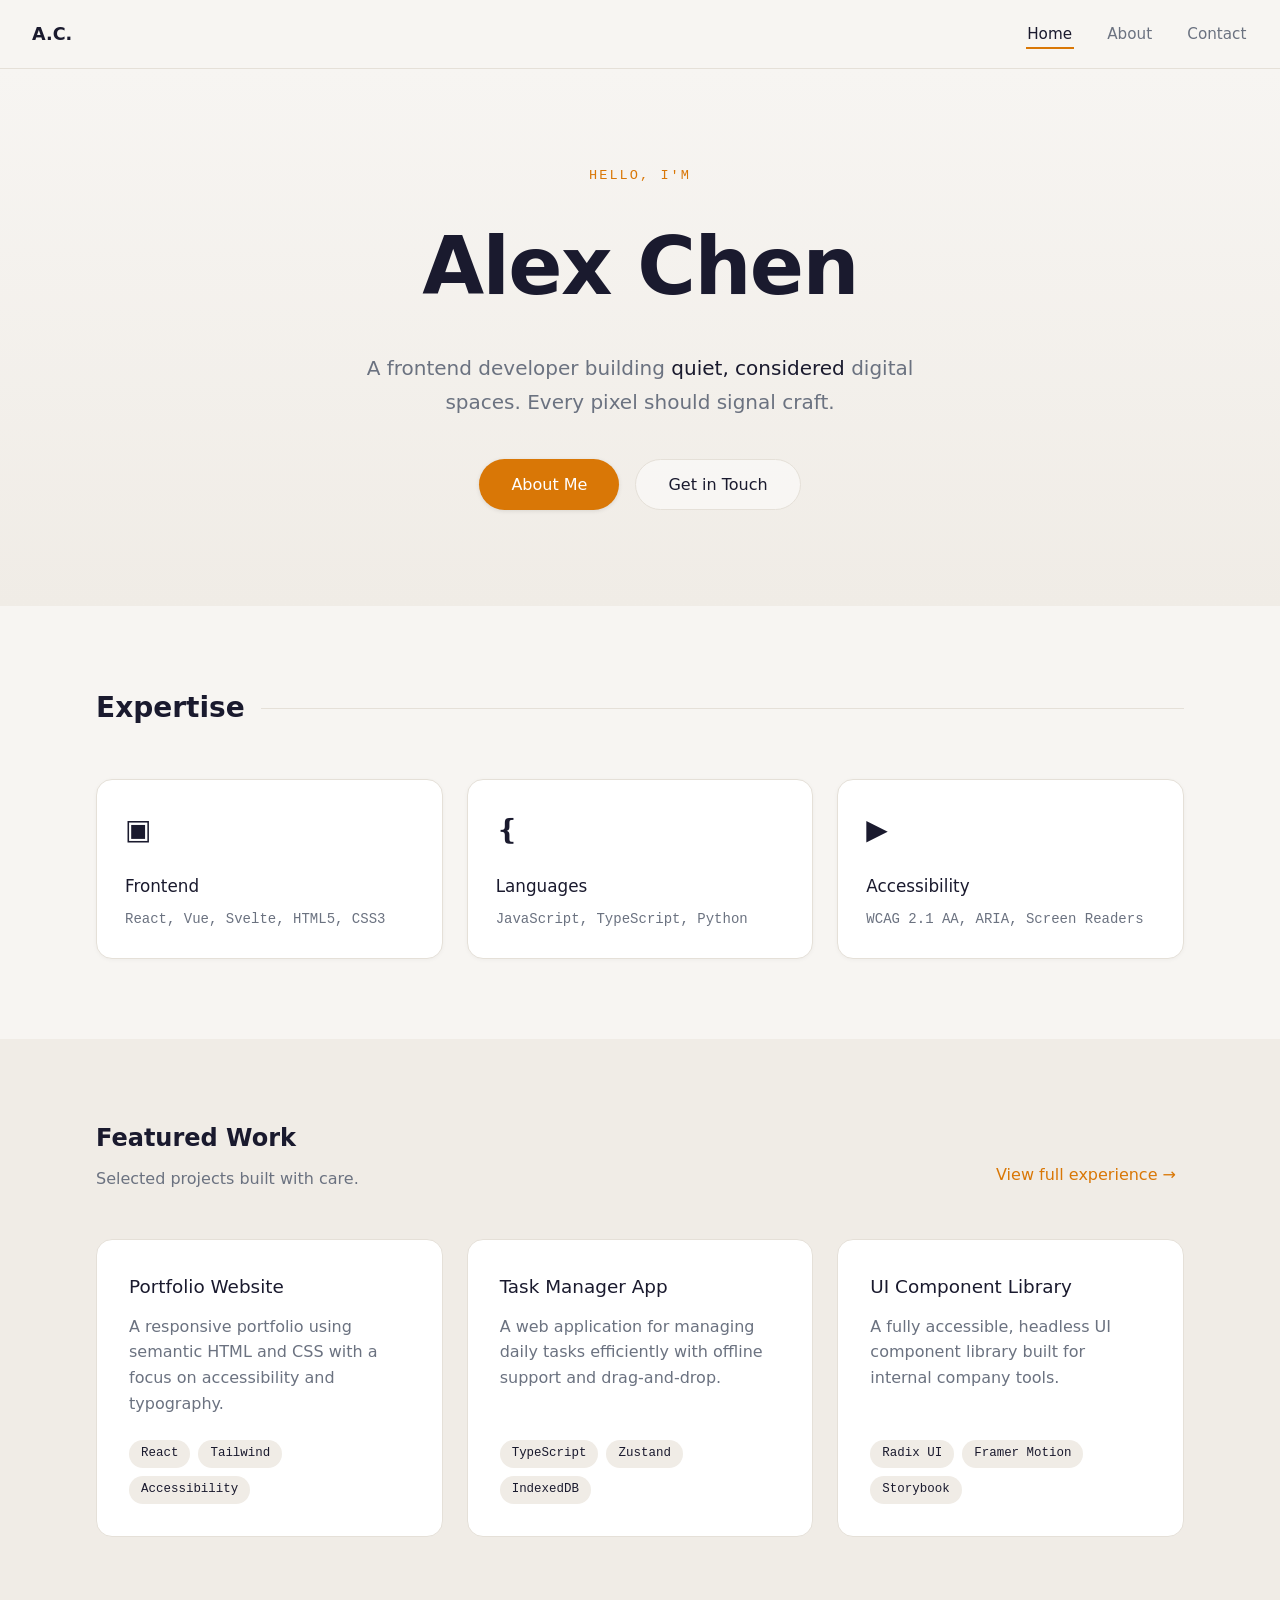
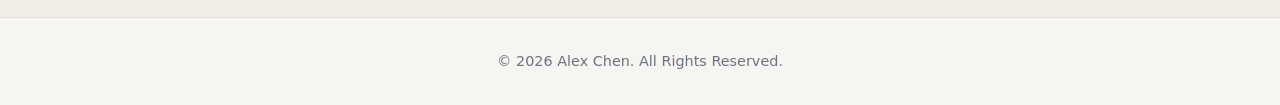
==== index.html @ e7417eff "Add files via upload" ====
<!DOCTYPE html>
<html lang="en">
<head>
  <meta charset="UTF-8">
  <meta name="viewport" content="width=device-width, initial-scale=1.0">

  <title>Alex Chen | Frontend Developer Portfolio</title>

  <meta name="description" content="Portfolio of Alex Chen, a passionate frontend developer focused on creating accessible, user-friendly, and responsive web experiences.">
  <meta name="keywords" content="Frontend Developer, React, Accessibility, Web Development, Portfolio">
  <meta name="author" content="Alex Chen">
  <meta name="theme-color" content="#d97706">

  <link rel="canonical" href="https://alexchen.dev/">

  <meta property="og:title" content="Alex Chen | Frontend Developer Portfolio">
  <meta property="og:description" content="Portfolio of Alex Chen, a passionate frontend developer focused on creating accessible, user-friendly, and responsive web experiences.">
  <meta property="og:type" content="website">
  <meta property="og:url" content="https://alexchen.dev/">
  <meta property="og:image" content="https://alexchen.dev/preview.jpg">

  <meta name="twitter:card" content="summary_large_image">
  <meta name="twitter:title" content="Alex Chen | Frontend Developer Portfolio">
  <meta name="twitter:description" content="Portfolio of Alex Chen, a passionate frontend developer focused on creating accessible, user-friendly, and responsive web experiences.">
  <meta name="twitter:image" content="https://alexchen.dev/preview.jpg">

  <script type="application/ld+json">
  {
    "@context": "https://schema.org",
    "@type": "Person",
    "name": "Alex Chen",
    "jobTitle": "Frontend Developer",
    "url": "https://alexchen.dev"
  }
  </script>

  <style>
    *, *::before, *::after { box-sizing: border-box; margin: 0; padding: 0; }

    :root {
      --bg: #f7f5f2;
      --fg: #1a1a2e;
      --muted: #6b7280;
      --primary: #d97706;
      --card: #ffffff;
      --border: #e5e0d8;
      --secondary-bg: #f0ece6;
      font-family: system-ui, -apple-system, BlinkMacSystemFont, "Segoe UI", sans-serif;
    }

    body { background: var(--bg); color: var(--fg); line-height: 1.6; }

    /* Skip link */
    .skip-link {
      position: absolute;
      left: -9999px;
      top: auto;
      width: 1px;
      height: 1px;
      overflow: hidden;
    }
    .skip-link:focus {
      position: fixed;
      top: 1rem;
      left: 1rem;
      width: auto;
      height: auto;
      padding: 0.75rem 1.25rem;
      background: var(--fg);
      color: #fff;
      border-radius: 6px;
      font-weight: 600;
      z-index: 9999;
      text-decoration: none;
    }

    /* Header & Nav */
    header {
      display: flex;
      align-items: center;
      justify-content: space-between;
      padding: 1.25rem 2rem;
      border-bottom: 1px solid var(--border);
      background: var(--bg);
    }
    .logo { font-weight: 700; font-size: 1.1rem; text-decoration: none; color: var(--fg); }
    nav ul { list-style: none; display: flex; gap: 2rem; }
    nav a {
      text-decoration: none;
      color: var(--muted);
      font-size: 0.95rem;
      padding: 0.25rem 0.1rem;
      border-bottom: 2px solid transparent;
      transition: color 0.2s, border-color 0.2s;
    }
    nav a[aria-current="page"] {
      color: var(--fg);
      border-bottom-color: var(--primary);
      font-weight: 500;
    }
    nav a:hover { color: var(--fg); }
    nav a:focus-visible {
      outline: 2px solid var(--primary);
      outline-offset: 3px;
      border-radius: 3px;
    }

    /* Main: remove default outline on programmatic focus */
    main:focus { outline: none; }

    /* Container */
    .container { max-width: 72rem; margin: 0 auto; padding: 0 2rem; }
    .container--narrow { max-width: 56rem; margin: 0 auto; padding: 0 2rem; }

    /* Hero */
    .hero {
      padding: 6rem 2rem;
      text-align: center;
      background: linear-gradient(to bottom, var(--bg), var(--secondary-bg));
    }
    .hero__eyebrow {
      font-family: monospace;
      font-size: 0.85rem;
      letter-spacing: 0.15em;
      text-transform: uppercase;
      color: var(--primary);
      margin-bottom: 1rem;
    }
    .hero h1 {
      font-size: clamp(2.5rem, 7vw, 5rem);
      font-weight: 800;
      letter-spacing: -0.02em;
      margin-bottom: 1.25rem;
    }
    .hero__sub {
      font-size: 1.25rem;
      color: var(--muted);
      font-weight: 300;
      max-width: 36rem;
      margin: 0 auto 2.5rem;
      line-height: 1.7;
    }
    .hero__sub strong { color: var(--fg); font-weight: 500; }
    .btn-group { display: flex; flex-wrap: wrap; gap: 1rem; justify-content: center; }
    .btn {
      display: inline-flex;
      align-items: center;
      padding: 0.75rem 2rem;
      border-radius: 9999px;
      font-size: 1rem;
      font-weight: 500;
      text-decoration: none;
      transition: box-shadow 0.2s, background 0.2s;
      cursor: pointer;
    }
    .btn:focus-visible { outline: 2px solid var(--primary); outline-offset: 3px; }
    .btn--primary { background: var(--primary); color: #fff; box-shadow: 0 1px 4px rgba(0,0,0,.1); }
    .btn--primary:hover { box-shadow: 0 4px 12px rgba(0,0,0,.15); }
    .btn--outline { border: 1.5px solid var(--border); background: rgba(255,255,255,.5); color: var(--fg); }
    .btn--outline:hover { background: var(--secondary-bg); }

    /* Section headings */
    .section-header {
      display: flex;
      align-items: center;
      gap: 1rem;
      margin-bottom: 3rem;
    }
    .section-header h2 { font-size: 1.75rem; font-weight: 600; white-space: nowrap; }
    .section-rule { flex: 1; height: 1px; background: var(--border); }

    /* Skills */
    .skills { padding: 5rem 0; }
    .skills-grid { display: grid; grid-template-columns: repeat(auto-fit, minmax(220px, 1fr)); gap: 1.5rem; }
    .skill-card {
      padding: 1.75rem;
      border-radius: 16px;
      background: var(--card);
      border: 1px solid var(--border);
      box-shadow: 0 1px 4px rgba(0,0,0,.04);
    }
    .skill-card__icon { font-size: 1.75rem; margin-bottom: 1.25rem; }
    .skill-card h3 { font-size: 1.05rem; font-weight: 500; margin-bottom: 0.5rem; }
    .skill-card p { font-family: monospace; font-size: 0.875rem; color: var(--muted); line-height: 1.6; }

    /* Projects */
    .projects { padding: 5rem 0; background: var(--secondary-bg); }
    .projects-header {
      display: flex;
      flex-wrap: wrap;
      align-items: flex-end;
      justify-content: space-between;
      gap: 1rem;
      margin-bottom: 3rem;
    }
    .projects-header__link {
      display: inline-flex;
      align-items: center;
      gap: 0.25rem;
      color: var(--primary);
      text-decoration: none;
      font-weight: 500;
      border-radius: 4px;
      padding: 0.25rem 0.5rem;
    }
    .projects-header__link:hover { text-decoration: underline; }
    .projects-header__link:focus-visible { outline: 2px solid var(--primary); outline-offset: 3px; }
    .projects-grid { display: grid; grid-template-columns: repeat(auto-fit, minmax(280px, 1fr)); gap: 1.5rem; }
    .project-card {
      padding: 2rem;
      border-radius: 16px;
      background: var(--card);
      border: 1px solid var(--border);
      display: flex;
      flex-direction: column;
      justify-content: space-between;
      transition: border-color 0.2s;
    }
    .project-card:hover { border-color: var(--primary); }
    .project-card h3 { font-size: 1.15rem; font-weight: 500; margin-bottom: 0.75rem; }
    .project-card p { color: var(--muted); line-height: 1.6; margin-bottom: 1.5rem; }
    .tags { display: flex; flex-wrap: wrap; gap: 0.5rem; margin-top: auto; }
    .tag {
      padding: 0.25rem 0.75rem;
      background: var(--secondary-bg);
      border-radius: 9999px;
      font-family: monospace;
      font-size: 0.78rem;
    }

    /* Footer */
    footer {
      padding: 2rem;
      text-align: center;
      border-top: 1px solid var(--border);
      color: var(--muted);
      font-size: 0.9rem;
    }
  </style>
</head>
<body>

  <a href="#main-content" class="skip-link">Skip to main content</a>

  <header>
    <a href="index.html" class="logo">A.C.</a>
    <nav aria-label="Primary Navigation">
      <ul>
        <li><a href="index.html" aria-current="page">Home</a></li>
        <li><a href="about.html">About</a></li>
        <li><a href="contact.html">Contact</a></li>
      </ul>
    </nav>
  </header>

  <main id="main-content" tabindex="-1">

    <section class="hero" aria-labelledby="hero-heading">
      <div>
        <p class="hero__eyebrow">Hello, I'm</p>
        <h1 id="hero-heading">Alex Chen</h1>
        <p class="hero__sub">
          A frontend developer building <strong>quiet, considered</strong> digital spaces.
          Every pixel should signal craft.
        </p>
        <div class="btn-group">
          <a href="about.html" class="btn btn--primary">About Me</a>
          <a href="contact.html" class="btn btn--outline">Get in Touch</a>
        </div>
      </div>
    </section>

    <section class="skills" aria-labelledby="skills-heading">
      <div class="container">
        <div class="section-header">
          <h2 id="skills-heading">Expertise</h2>
          <div class="section-rule" aria-hidden="true"></div>
        </div>
        <div class="skills-grid">
          <div class="skill-card">
            <div class="skill-card__icon" aria-hidden="true">&#9635;</div>
            <h3>Frontend</h3>
            <p>React, Vue, Svelte, HTML5, CSS3</p>
          </div>
          <div class="skill-card">
            <div class="skill-card__icon" aria-hidden="true">&#10100;</div>
            <h3>Languages</h3>
            <p>JavaScript, TypeScript, Python</p>
          </div>
          <div class="skill-card">
            <div class="skill-card__icon" aria-hidden="true">&#9654;</div>
            <h3>Accessibility</h3>
            <p>WCAG 2.1 AA, ARIA, Screen Readers</p>
          </div>
        </div>
      </div>
    </section>

    <section class="projects" aria-labelledby="projects-heading">
      <div class="container">
        <div class="projects-header">
          <div>
            <h2 id="projects-heading">Featured Work</h2>
            <p style="color: var(--muted); margin-top: 0.5rem;">Selected projects built with care.</p>
          </div>
          <a href="about.html" class="projects-header__link">View full experience &#8594;</a>
        </div>
        <div class="projects-grid">
          <article class="project-card">
            <h3>Portfolio Website</h3>
            <p>A responsive portfolio using semantic HTML and CSS with a focus on accessibility and typography.</p>
            <div class="tags">
              <span class="tag">React</span>
              <span class="tag">Tailwind</span>
              <span class="tag">Accessibility</span>
            </div>
          </article>
          <article class="project-card">
            <h3>Task Manager App</h3>
            <p>A web application for managing daily tasks efficiently with offline support and drag-and-drop.</p>
            <div class="tags">
              <span class="tag">TypeScript</span>
              <span class="tag">Zustand</span>
              <span class="tag">IndexedDB</span>
            </div>
          </article>
          <article class="project-card">
            <h3>UI Component Library</h3>
            <p>A fully accessible, headless UI component library built for internal company tools.</p>
            <div class="tags">
              <span class="tag">Radix UI</span>
              <span class="tag">Framer Motion</span>
              <span class="tag">Storybook</span>
            </div>
          </article>
        </div>
      </div>
    </section>

  </main>

  <footer>
    <p>&copy; 2026 Alex Chen. All Rights Reserved.</p>
  </footer>

</body>
</html>
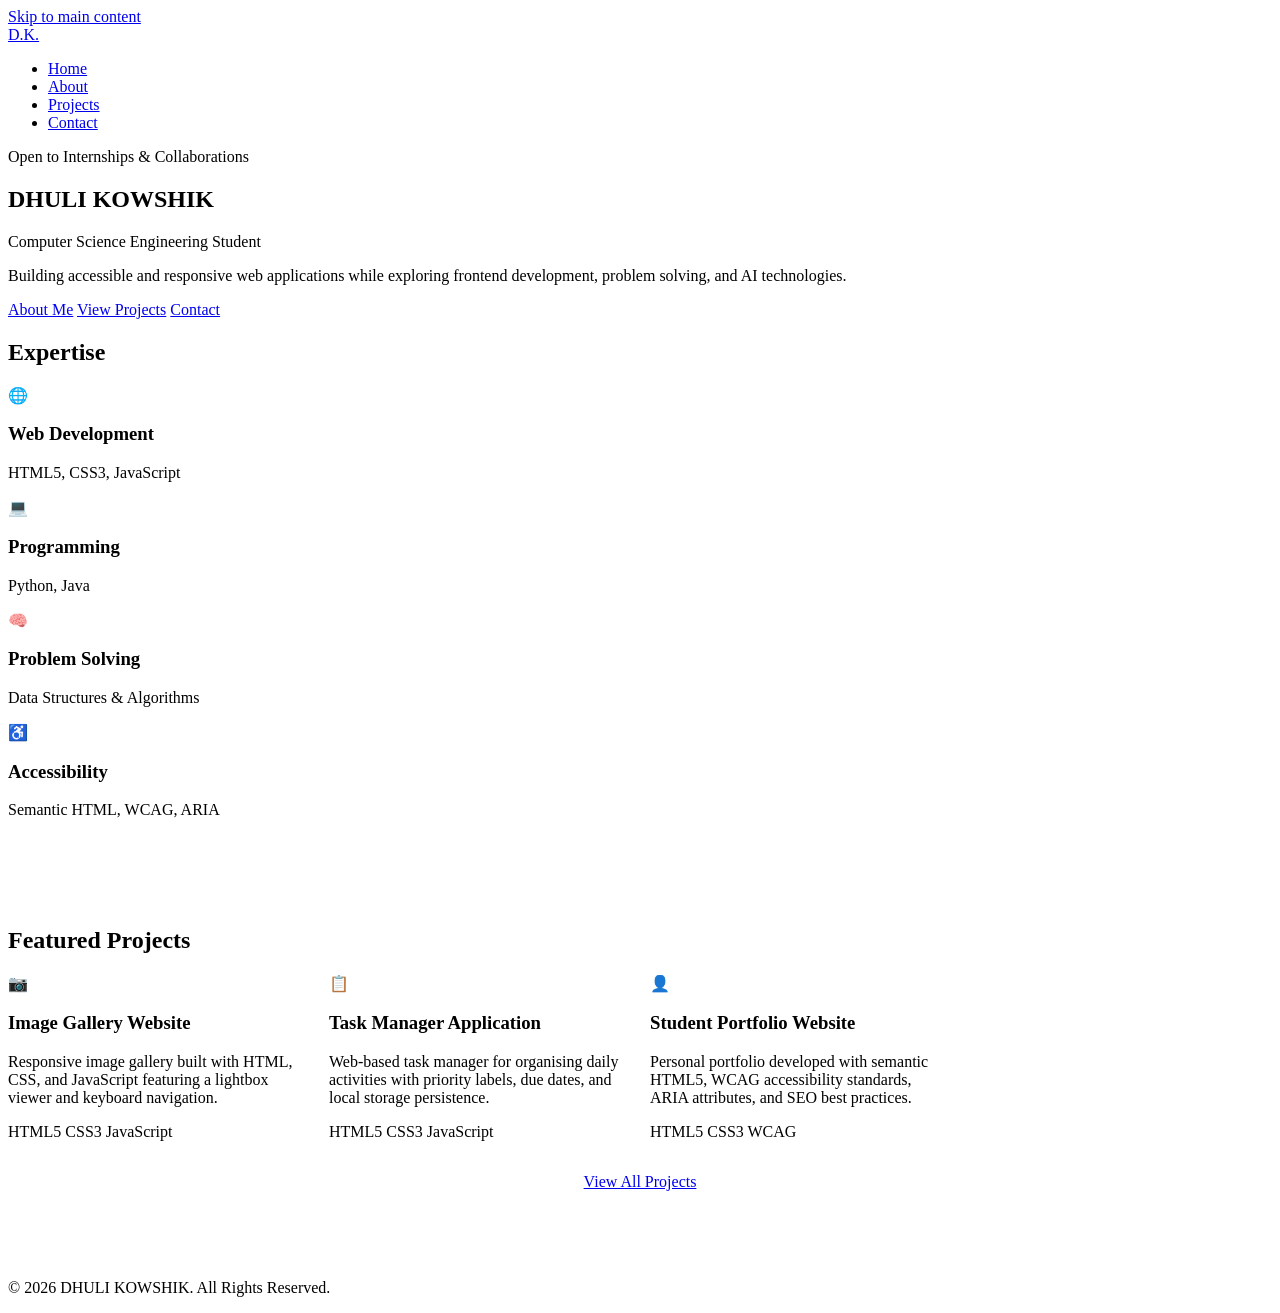
==== commit 2f059e9c: "Add files via upload" ====
--- a/index.html
+++ b/index.html
@@ -4,250 +4,53 @@
   <meta charset="UTF-8">
   <meta name="viewport" content="width=device-width, initial-scale=1.0">
 
-  <title>Alex Chen | Frontend Developer Portfolio</title>
+  <title>DHULI KOWSHIK | CSE Student &amp; Frontend Developer</title>
 
-  <meta name="description" content="Portfolio of Alex Chen, a passionate frontend developer focused on creating accessible, user-friendly, and responsive web experiences.">
-  <meta name="keywords" content="Frontend Developer, React, Accessibility, Web Development, Portfolio">
-  <meta name="author" content="Alex Chen">
-  <meta name="theme-color" content="#d97706">
+  <meta name="description" content="DHULI KOWSHIK is a B.Tech CSE student building accessible and responsive web applications while exploring frontend development, problem solving, and AI technologies.">
+  <meta name="keywords" content="DHULI KOWSHIK, CSE Student, Frontend Developer, HTML5, CSS3, JavaScript, Python, Web Development Portfolio">
+  <meta name="author" content="DHULI KOWSHIK">
+  <meta name="theme-color" content="#7c3aed">
 
-  <link rel="canonical" href="https://alexchen.dev/">
+  <link rel="canonical" href="https://dhulikowshik.dev/">
 
-  <meta property="og:title" content="Alex Chen | Frontend Developer Portfolio">
-  <meta property="og:description" content="Portfolio of Alex Chen, a passionate frontend developer focused on creating accessible, user-friendly, and responsive web experiences.">
+  <meta property="og:title" content="DHULI KOWSHIK | CSE Student &amp; Frontend Developer">
+  <meta property="og:description" content="B.Tech CSE student building accessible and responsive web applications while exploring frontend development, problem solving, and AI technologies.">
   <meta property="og:type" content="website">
-  <meta property="og:url" content="https://alexchen.dev/">
-  <meta property="og:image" content="https://alexchen.dev/preview.jpg">
+  <meta property="og:url" content="https://dhulikowshik.dev/">
+  <meta property="og:image" content="https://dhulikowshik.dev/images/preview.jpg">
 
   <meta name="twitter:card" content="summary_large_image">
-  <meta name="twitter:title" content="Alex Chen | Frontend Developer Portfolio">
-  <meta name="twitter:description" content="Portfolio of Alex Chen, a passionate frontend developer focused on creating accessible, user-friendly, and responsive web experiences.">
-  <meta name="twitter:image" content="https://alexchen.dev/preview.jpg">
+  <meta name="twitter:title" content="DHULI KOWSHIK | CSE Student &amp; Frontend Developer">
+  <meta name="twitter:description" content="B.Tech CSE student building accessible and responsive web applications.">
+  <meta name="twitter:image" content="https://dhulikowshik.dev/images/preview.jpg">
 
   <script type="application/ld+json">
   {
     "@context": "https://schema.org",
     "@type": "Person",
-    "name": "Alex Chen",
-    "jobTitle": "Frontend Developer",
-    "url": "https://alexchen.dev"
+    "name": "DHULI KOWSHIK",
+    "jobTitle": "CSE Student & Frontend Developer",
+    "url": "https://dhulikowshik.dev",
+    "alumniOf": {
+      "@type": "CollegeOrUniversity",
+      "name": "Your College Name"
+    }
   }
   </script>
 
-  <style>
-    *, *::before, *::after { box-sizing: border-box; margin: 0; padding: 0; }
-
-    :root {
-      --bg: #f7f5f2;
-      --fg: #1a1a2e;
-      --muted: #6b7280;
-      --primary: #d97706;
-      --card: #ffffff;
-      --border: #e5e0d8;
-      --secondary-bg: #f0ece6;
-      font-family: system-ui, -apple-system, BlinkMacSystemFont, "Segoe UI", sans-serif;
-    }
-
-    body { background: var(--bg); color: var(--fg); line-height: 1.6; }
-
-    /* Skip link */
-    .skip-link {
-      position: absolute;
-      left: -9999px;
-      top: auto;
-      width: 1px;
-      height: 1px;
-      overflow: hidden;
-    }
-    .skip-link:focus {
-      position: fixed;
-      top: 1rem;
-      left: 1rem;
-      width: auto;
-      height: auto;
-      padding: 0.75rem 1.25rem;
-      background: var(--fg);
-      color: #fff;
-      border-radius: 6px;
-      font-weight: 600;
-      z-index: 9999;
-      text-decoration: none;
-    }
-
-    /* Header & Nav */
-    header {
-      display: flex;
-      align-items: center;
-      justify-content: space-between;
-      padding: 1.25rem 2rem;
-      border-bottom: 1px solid var(--border);
-      background: var(--bg);
-    }
-    .logo { font-weight: 700; font-size: 1.1rem; text-decoration: none; color: var(--fg); }
-    nav ul { list-style: none; display: flex; gap: 2rem; }
-    nav a {
-      text-decoration: none;
-      color: var(--muted);
-      font-size: 0.95rem;
-      padding: 0.25rem 0.1rem;
-      border-bottom: 2px solid transparent;
-      transition: color 0.2s, border-color 0.2s;
-    }
-    nav a[aria-current="page"] {
-      color: var(--fg);
-      border-bottom-color: var(--primary);
-      font-weight: 500;
-    }
-    nav a:hover { color: var(--fg); }
-    nav a:focus-visible {
-      outline: 2px solid var(--primary);
-      outline-offset: 3px;
-      border-radius: 3px;
-    }
-
-    /* Main: remove default outline on programmatic focus */
-    main:focus { outline: none; }
-
-    /* Container */
-    .container { max-width: 72rem; margin: 0 auto; padding: 0 2rem; }
-    .container--narrow { max-width: 56rem; margin: 0 auto; padding: 0 2rem; }
-
-    /* Hero */
-    .hero {
-      padding: 6rem 2rem;
-      text-align: center;
-      background: linear-gradient(to bottom, var(--bg), var(--secondary-bg));
-    }
-    .hero__eyebrow {
-      font-family: monospace;
-      font-size: 0.85rem;
-      letter-spacing: 0.15em;
-      text-transform: uppercase;
-      color: var(--primary);
-      margin-bottom: 1rem;
-    }
-    .hero h1 {
-      font-size: clamp(2.5rem, 7vw, 5rem);
-      font-weight: 800;
-      letter-spacing: -0.02em;
-      margin-bottom: 1.25rem;
-    }
-    .hero__sub {
-      font-size: 1.25rem;
-      color: var(--muted);
-      font-weight: 300;
-      max-width: 36rem;
-      margin: 0 auto 2.5rem;
-      line-height: 1.7;
-    }
-    .hero__sub strong { color: var(--fg); font-weight: 500; }
-    .btn-group { display: flex; flex-wrap: wrap; gap: 1rem; justify-content: center; }
-    .btn {
-      display: inline-flex;
-      align-items: center;
-      padding: 0.75rem 2rem;
-      border-radius: 9999px;
-      font-size: 1rem;
-      font-weight: 500;
-      text-decoration: none;
-      transition: box-shadow 0.2s, background 0.2s;
-      cursor: pointer;
-    }
-    .btn:focus-visible { outline: 2px solid var(--primary); outline-offset: 3px; }
-    .btn--primary { background: var(--primary); color: #fff; box-shadow: 0 1px 4px rgba(0,0,0,.1); }
-    .btn--primary:hover { box-shadow: 0 4px 12px rgba(0,0,0,.15); }
-    .btn--outline { border: 1.5px solid var(--border); background: rgba(255,255,255,.5); color: var(--fg); }
-    .btn--outline:hover { background: var(--secondary-bg); }
-
-    /* Section headings */
-    .section-header {
-      display: flex;
-      align-items: center;
-      gap: 1rem;
-      margin-bottom: 3rem;
-    }
-    .section-header h2 { font-size: 1.75rem; font-weight: 600; white-space: nowrap; }
-    .section-rule { flex: 1; height: 1px; background: var(--border); }
-
-    /* Skills */
-    .skills { padding: 5rem 0; }
-    .skills-grid { display: grid; grid-template-columns: repeat(auto-fit, minmax(220px, 1fr)); gap: 1.5rem; }
-    .skill-card {
-      padding: 1.75rem;
-      border-radius: 16px;
-      background: var(--card);
-      border: 1px solid var(--border);
-      box-shadow: 0 1px 4px rgba(0,0,0,.04);
-    }
-    .skill-card__icon { font-size: 1.75rem; margin-bottom: 1.25rem; }
-    .skill-card h3 { font-size: 1.05rem; font-weight: 500; margin-bottom: 0.5rem; }
-    .skill-card p { font-family: monospace; font-size: 0.875rem; color: var(--muted); line-height: 1.6; }
-
-    /* Projects */
-    .projects { padding: 5rem 0; background: var(--secondary-bg); }
-    .projects-header {
-      display: flex;
-      flex-wrap: wrap;
-      align-items: flex-end;
-      justify-content: space-between;
-      gap: 1rem;
-      margin-bottom: 3rem;
-    }
-    .projects-header__link {
-      display: inline-flex;
-      align-items: center;
-      gap: 0.25rem;
-      color: var(--primary);
-      text-decoration: none;
-      font-weight: 500;
-      border-radius: 4px;
-      padding: 0.25rem 0.5rem;
-    }
-    .projects-header__link:hover { text-decoration: underline; }
-    .projects-header__link:focus-visible { outline: 2px solid var(--primary); outline-offset: 3px; }
-    .projects-grid { display: grid; grid-template-columns: repeat(auto-fit, minmax(280px, 1fr)); gap: 1.5rem; }
-    .project-card {
-      padding: 2rem;
-      border-radius: 16px;
-      background: var(--card);
-      border: 1px solid var(--border);
-      display: flex;
-      flex-direction: column;
-      justify-content: space-between;
-      transition: border-color 0.2s;
-    }
-    .project-card:hover { border-color: var(--primary); }
-    .project-card h3 { font-size: 1.15rem; font-weight: 500; margin-bottom: 0.75rem; }
-    .project-card p { color: var(--muted); line-height: 1.6; margin-bottom: 1.5rem; }
-    .tags { display: flex; flex-wrap: wrap; gap: 0.5rem; margin-top: auto; }
-    .tag {
-      padding: 0.25rem 0.75rem;
-      background: var(--secondary-bg);
-      border-radius: 9999px;
-      font-family: monospace;
-      font-size: 0.78rem;
-    }
-
-    /* Footer */
-    footer {
-      padding: 2rem;
-      text-align: center;
-      border-top: 1px solid var(--border);
-      color: var(--muted);
-      font-size: 0.9rem;
-    }
-  </style>
+  <link rel="stylesheet" href="css/style.css">
 </head>
 <body>
 
   <a href="#main-content" class="skip-link">Skip to main content</a>
 
   <header>
-    <a href="index.html" class="logo">A.C.</a>
+    <a href="index.html" class="logo" aria-label="DHULI KOWSHIK — Home">D.K.</a>
     <nav aria-label="Primary Navigation">
       <ul>
         <li><a href="index.html" aria-current="page">Home</a></li>
         <li><a href="about.html">About</a></li>
+        <li><a href="projects.html">Projects</a></li>
         <li><a href="contact.html">Contact</a></li>
       </ul>
     </nav>
@@ -255,84 +58,108 @@
 
   <main id="main-content" tabindex="-1">
 
+    <!-- Hero -->
     <section class="hero" aria-labelledby="hero-heading">
-      <div>
-        <p class="hero__eyebrow">Hello, I'm</p>
-        <h1 id="hero-heading">Alex Chen</h1>
-        <p class="hero__sub">
-          A frontend developer building <strong>quiet, considered</strong> digital spaces.
-          Every pixel should signal craft.
-        </p>
-        <div class="btn-group">
-          <a href="about.html" class="btn btn--primary">About Me</a>
-          <a href="contact.html" class="btn btn--outline">Get in Touch</a>
+      <span class="hero__badge">Open to Internships &amp; Collaborations</span>
+      <h1 id="hero-heading">DHULI KOWSHIK</h1>
+      <p class="hero__sub-title">Computer Science Engineering Student</p>
+      <p class="hero__desc">
+        Building accessible and responsive web applications while exploring
+        frontend development, problem solving, and AI technologies.
+      </p>
+      <div class="hero__btns">
+        <a href="about.html" class="btn btn--primary">About Me</a>
+        <a href="projects.html" class="btn btn--outline">View Projects</a>
+        <a href="contact.html" class="btn btn--outline">Contact</a>
+      </div>
+    </section>
+
+    <!-- Expertise -->
+    <section class="expertise" aria-labelledby="expertise-heading">
+      <div class="container">
+        <div class="section-rule">
+          <h2 id="expertise-heading">Expertise</h2>
+        </div>
+        <div class="expertise-grid">
+
+          <div class="expertise-card">
+            <div class="expertise-card__icon" aria-hidden="true">&#127760;</div>
+            <h3>Web Development</h3>
+            <p>HTML5, CSS3, JavaScript</p>
+          </div>
+
+          <div class="expertise-card">
+            <div class="expertise-card__icon" aria-hidden="true">&#128187;</div>
+            <h3>Programming</h3>
+            <p>Python, Java</p>
+          </div>
+
+          <div class="expertise-card">
+            <div class="expertise-card__icon" aria-hidden="true">&#129504;</div>
+            <h3>Problem Solving</h3>
+            <p>Data Structures &amp; Algorithms</p>
+          </div>
+
+          <div class="expertise-card">
+            <div class="expertise-card__icon" aria-hidden="true">&#9855;</div>
+            <h3>Accessibility</h3>
+            <p>Semantic HTML, WCAG, ARIA</p>
+          </div>
+
         </div>
       </div>
     </section>
 
-    <section class="skills" aria-labelledby="skills-heading">
+    <!-- Featured Projects preview -->
+    <section aria-labelledby="featured-heading" style="background: var(--secondary-bg); padding: 4.5rem 0;">
       <div class="container">
-        <div class="section-header">
-          <h2 id="skills-heading">Expertise</h2>
-          <div class="section-rule" aria-hidden="true"></div>
+        <div class="section-rule">
+          <h2 id="featured-heading">Featured Projects</h2>
         </div>
-        <div class="skills-grid">
-          <div class="skill-card">
-            <div class="skill-card__icon" aria-hidden="true">&#9635;</div>
-            <h3>Frontend</h3>
-            <p>React, Vue, Svelte, HTML5, CSS3</p>
-          </div>
-          <div class="skill-card">
-            <div class="skill-card__icon" aria-hidden="true">&#10100;</div>
-            <h3>Languages</h3>
-            <p>JavaScript, TypeScript, Python</p>
-          </div>
-          <div class="skill-card">
-            <div class="skill-card__icon" aria-hidden="true">&#9654;</div>
-            <h3>Accessibility</h3>
-            <p>WCAG 2.1 AA, ARIA, Screen Readers</p>
-          </div>
-        </div>
-      </div>
-    </section>
+        <div style="display:grid; grid-template-columns: repeat(auto-fill,minmax(280px,1fr)); gap:1.25rem; margin-bottom:2rem;">
 
-    <section class="projects" aria-labelledby="projects-heading">
-      <div class="container">
-        <div class="projects-header">
-          <div>
-            <h2 id="projects-heading">Featured Work</h2>
-            <p style="color: var(--muted); margin-top: 0.5rem;">Selected projects built with care.</p>
-          </div>
-          <a href="about.html" class="projects-header__link">View full experience &#8594;</a>
-        </div>
-        <div class="projects-grid">
           <article class="project-card">
-            <h3>Portfolio Website</h3>
-            <p>A responsive portfolio using semantic HTML and CSS with a focus on accessibility and typography.</p>
-            <div class="tags">
-              <span class="tag">React</span>
-              <span class="tag">Tailwind</span>
-              <span class="tag">Accessibility</span>
+            <div class="project-card__thumb" aria-hidden="true">&#128247;</div>
+            <div class="project-card__body">
+              <h3>Image Gallery Website</h3>
+              <p>Responsive image gallery built with HTML, CSS, and JavaScript featuring a lightbox viewer and keyboard navigation.</p>
+              <div class="project-card__tags">
+                <span class="tag">HTML5</span>
+                <span class="tag">CSS3</span>
+                <span class="tag">JavaScript</span>
+              </div>
             </div>
           </article>
+
           <article class="project-card">
-            <h3>Task Manager App</h3>
-            <p>A web application for managing daily tasks efficiently with offline support and drag-and-drop.</p>
-            <div class="tags">
-              <span class="tag">TypeScript</span>
-              <span class="tag">Zustand</span>
-              <span class="tag">IndexedDB</span>
+            <div class="project-card__thumb" aria-hidden="true">&#128203;</div>
+            <div class="project-card__body">
+              <h3>Task Manager Application</h3>
+              <p>Web-based task manager for organising daily activities with priority labels, due dates, and local storage persistence.</p>
+              <div class="project-card__tags">
+                <span class="tag">HTML5</span>
+                <span class="tag">CSS3</span>
+                <span class="tag">JavaScript</span>
+              </div>
             </div>
           </article>
+
           <article class="project-card">
-            <h3>UI Component Library</h3>
-            <p>A fully accessible, headless UI component library built for internal company tools.</p>
-            <div class="tags">
-              <span class="tag">Radix UI</span>
-              <span class="tag">Framer Motion</span>
-              <span class="tag">Storybook</span>
+            <div class="project-card__thumb" aria-hidden="true">&#128100;</div>
+            <div class="project-card__body">
+              <h3>Student Portfolio Website</h3>
+              <p>Personal portfolio developed with semantic HTML5, WCAG accessibility standards, ARIA attributes, and SEO best practices.</p>
+              <div class="project-card__tags">
+                <span class="tag">HTML5</span>
+                <span class="tag">CSS3</span>
+                <span class="tag">WCAG</span>
+              </div>
             </div>
           </article>
+
+        </div>
+        <div style="text-align:center;">
+          <a href="projects.html" class="btn btn--primary">View All Projects</a>
         </div>
       </div>
     </section>
@@ -340,7 +167,7 @@
   </main>
 
   <footer>
-    <p>&copy; 2026 Alex Chen. All Rights Reserved.</p>
+    <p>&copy; 2026 DHULI KOWSHIK. All Rights Reserved.</p>
   </footer>
 
 </body>
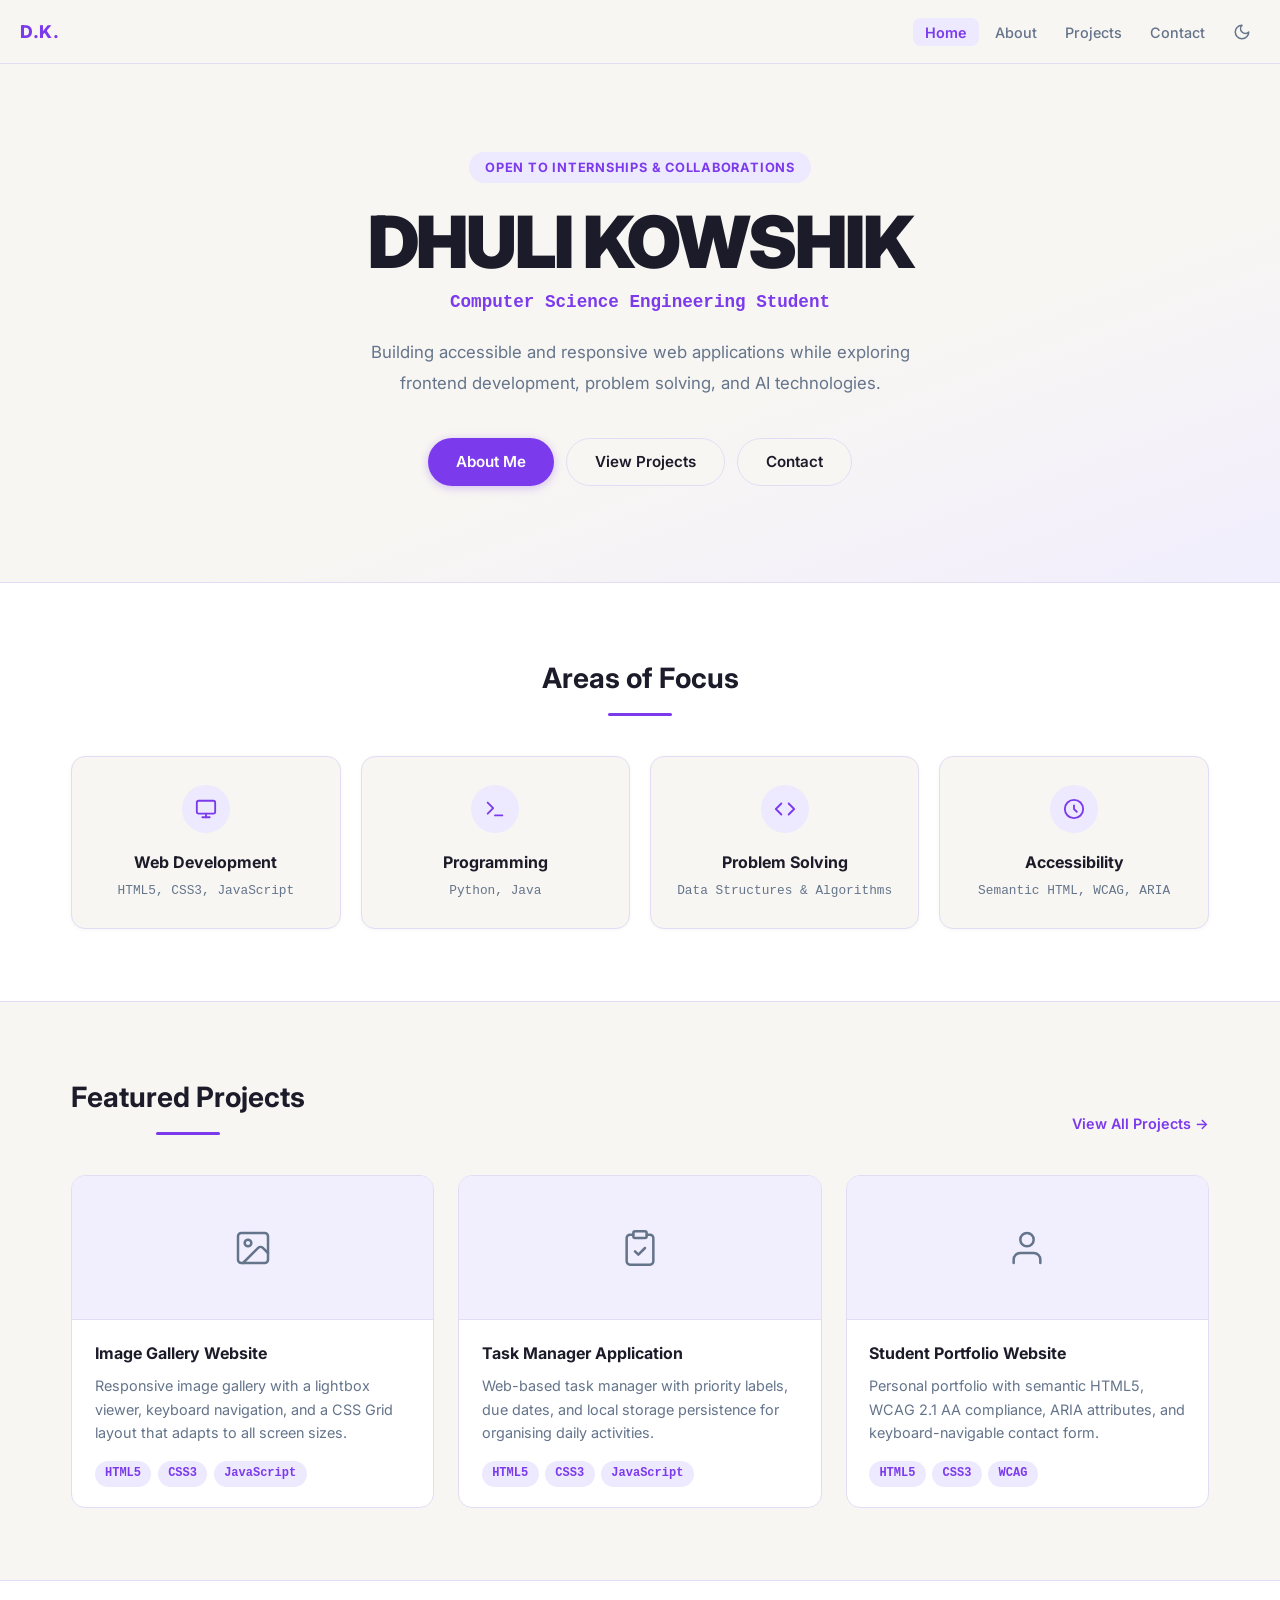
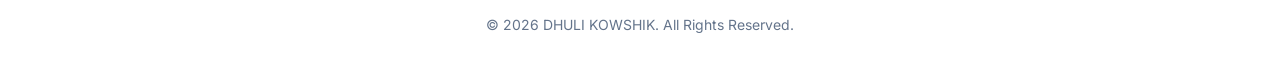
==== commit f7d7c2af: "Advanced CSS3 and Responsive Architecture" ====
--- a/index.html
+++ b/index.html
@@ -3,42 +3,21 @@
 <head>
   <meta charset="UTF-8">
   <meta name="viewport" content="width=device-width, initial-scale=1.0">
-
   <title>DHULI KOWSHIK | CSE Student &amp; Frontend Developer</title>
-
   <meta name="description" content="DHULI KOWSHIK is a B.Tech CSE student building accessible and responsive web applications while exploring frontend development, problem solving, and AI technologies.">
-  <meta name="keywords" content="DHULI KOWSHIK, CSE Student, Frontend Developer, HTML5, CSS3, JavaScript, Python, Web Development Portfolio">
   <meta name="author" content="DHULI KOWSHIK">
   <meta name="theme-color" content="#7c3aed">
-
-  <link rel="canonical" href="https://dhulikowshik.dev/">
-
   <meta property="og:title" content="DHULI KOWSHIK | CSE Student &amp; Frontend Developer">
-  <meta property="og:description" content="B.Tech CSE student building accessible and responsive web applications while exploring frontend development, problem solving, and AI technologies.">
+  <meta property="og:description" content="B.Tech CSE student building accessible and responsive web applications.">
   <meta property="og:type" content="website">
-  <meta property="og:url" content="https://dhulikowshik.dev/">
-  <meta property="og:image" content="https://dhulikowshik.dev/images/preview.jpg">
-
-  <meta name="twitter:card" content="summary_large_image">
-  <meta name="twitter:title" content="DHULI KOWSHIK | CSE Student &amp; Frontend Developer">
-  <meta name="twitter:description" content="B.Tech CSE student building accessible and responsive web applications.">
-  <meta name="twitter:image" content="https://dhulikowshik.dev/images/preview.jpg">
-
-  <script type="application/ld+json">
-  {
-    "@context": "https://schema.org",
-    "@type": "Person",
-    "name": "DHULI KOWSHIK",
-    "jobTitle": "CSE Student & Frontend Developer",
-    "url": "https://dhulikowshik.dev",
-    "alumniOf": {
-      "@type": "CollegeOrUniversity",
-      "name": "Your College Name"
-    }
-  }
+  <script>
+    /* Apply saved theme before paint to avoid flash */
+    (function(){var t=localStorage.getItem("theme");if(t==="dark"||(!t&&window.matchMedia("(prefers-color-scheme:dark)").matches))document.documentElement.setAttribute("data-theme","dark");})();
   </script>
-
-  <link rel="stylesheet" href="css/style.css">
+  <link rel="preconnect" href="https://fonts.googleapis.com">
+  <link rel="preconnect" href="https://fonts.gstatic.com" crossorigin>
+  <link href="https://fonts.googleapis.com/css2?family=Inter:wght@400;500;600;700;800;900&display=swap" rel="stylesheet">
+  <link rel="stylesheet" href="style.css">
 </head>
 <body>
 
@@ -46,62 +25,87 @@
 
   <header>
     <a href="index.html" class="logo" aria-label="DHULI KOWSHIK — Home">D.K.</a>
-    <nav aria-label="Primary Navigation">
-      <ul>
-        <li><a href="index.html" aria-current="page">Home</a></li>
-        <li><a href="about.html">About</a></li>
-        <li><a href="projects.html">Projects</a></li>
-        <li><a href="contact.html">Contact</a></li>
-      </ul>
-    </nav>
+    <div class="header-right">
+      <nav aria-label="Primary navigation">
+        <ul>
+          <li><a href="index.html" aria-current="page">Home</a></li>
+          <li><a href="about.html">About</a></li>
+          <li><a href="projects.html">Projects</a></li>
+          <li><a href="contact.html">Contact</a></li>
+        </ul>
+      </nav>
+      <button id="theme-toggle" aria-label="Switch to dark mode" title="Toggle theme">
+        <!-- Icon injected by main.js -->
+        <svg xmlns="http://www.w3.org/2000/svg" width="18" height="18" viewBox="0 0 24 24" fill="none" stroke="currentColor" stroke-width="2" stroke-linecap="round" stroke-linejoin="round"><path d="M12 3a6 6 0 0 0 9 9 9 9 0 1 1-9-9Z"/></svg>
+      </button>
+      <button id="menu-toggle" aria-label="Open menu" aria-expanded="false" aria-controls="mobile-nav">
+        <svg xmlns="http://www.w3.org/2000/svg" width="20" height="20" viewBox="0 0 24 24" fill="none" stroke="currentColor" stroke-width="2" stroke-linecap="round" stroke-linejoin="round"><line x1="4" y1="12" x2="20" y2="12"/><line x1="4" y1="6" x2="20" y2="6"/><line x1="4" y1="18" x2="20" y2="18"/></svg>
+      </button>
+    </div>
   </header>
+
+  <nav id="mobile-nav" class="mobile-nav" aria-label="Mobile navigation">
+    <a href="index.html" aria-current="page">Home</a>
+    <a href="about.html">About</a>
+    <a href="projects.html">Projects</a>
+    <a href="contact.html">Contact</a>
+  </nav>
 
   <main id="main-content" tabindex="-1">
 
     <!-- Hero -->
     <section class="hero" aria-labelledby="hero-heading">
-      <span class="hero__badge">Open to Internships &amp; Collaborations</span>
-      <h1 id="hero-heading">DHULI KOWSHIK</h1>
-      <p class="hero__sub-title">Computer Science Engineering Student</p>
-      <p class="hero__desc">
+      <span class="hero__badge animate-fade-up">Open to Internships &amp; Collaborations</span>
+      <h1 id="hero-heading" class="animate-fade-up delay-1">DHULI KOWSHIK</h1>
+      <p class="hero__subtitle animate-fade-up delay-2">Computer Science Engineering Student</p>
+      <p class="hero__desc animate-fade-up delay-2">
         Building accessible and responsive web applications while exploring
         frontend development, problem solving, and AI technologies.
       </p>
-      <div class="hero__btns">
-        <a href="about.html" class="btn btn--primary">About Me</a>
+      <div class="hero__btns animate-fade-up delay-3">
+        <a href="about.html"    class="btn btn--primary">About Me</a>
         <a href="projects.html" class="btn btn--outline">View Projects</a>
-        <a href="contact.html" class="btn btn--outline">Contact</a>
+        <a href="contact.html"  class="btn btn--outline">Contact</a>
       </div>
     </section>
 
-    <!-- Expertise -->
+    <!-- Areas of Focus -->
     <section class="expertise" aria-labelledby="expertise-heading">
       <div class="container">
-        <div class="section-rule">
-          <h2 id="expertise-heading">Expertise</h2>
+        <div class="section-header reveal">
+          <h2 id="expertise-heading">Areas of Focus</h2>
+          <div class="section-rule-line"></div>
         </div>
         <div class="expertise-grid">
 
-          <div class="expertise-card">
-            <div class="expertise-card__icon" aria-hidden="true">&#127760;</div>
+          <div class="expertise-card reveal delay-1">
+            <div class="expertise-card__icon" aria-hidden="true">
+              <svg xmlns="http://www.w3.org/2000/svg" width="22" height="22" viewBox="0 0 24 24" fill="none" stroke="currentColor" stroke-width="2" stroke-linecap="round" stroke-linejoin="round"><rect width="20" height="14" x="2" y="3" rx="2"/><line x1="8" x2="16" y1="21" y2="21"/><line x1="12" x2="12" y1="17" y2="21"/></svg>
+            </div>
             <h3>Web Development</h3>
             <p>HTML5, CSS3, JavaScript</p>
           </div>
 
-          <div class="expertise-card">
-            <div class="expertise-card__icon" aria-hidden="true">&#128187;</div>
+          <div class="expertise-card reveal delay-2">
+            <div class="expertise-card__icon" aria-hidden="true">
+              <svg xmlns="http://www.w3.org/2000/svg" width="22" height="22" viewBox="0 0 24 24" fill="none" stroke="currentColor" stroke-width="2" stroke-linecap="round" stroke-linejoin="round"><polyline points="4 17 10 11 4 5"/><line x1="12" x2="20" y1="19" y2="19"/></svg>
+            </div>
             <h3>Programming</h3>
             <p>Python, Java</p>
           </div>
 
-          <div class="expertise-card">
-            <div class="expertise-card__icon" aria-hidden="true">&#129504;</div>
+          <div class="expertise-card reveal delay-3">
+            <div class="expertise-card__icon" aria-hidden="true">
+              <svg xmlns="http://www.w3.org/2000/svg" width="22" height="22" viewBox="0 0 24 24" fill="none" stroke="currentColor" stroke-width="2" stroke-linecap="round" stroke-linejoin="round"><polyline points="16 18 22 12 16 6"/><polyline points="8 6 2 12 8 18"/></svg>
+            </div>
             <h3>Problem Solving</h3>
             <p>Data Structures &amp; Algorithms</p>
           </div>
 
-          <div class="expertise-card">
-            <div class="expertise-card__icon" aria-hidden="true">&#9855;</div>
+          <div class="expertise-card reveal delay-4">
+            <div class="expertise-card__icon" aria-hidden="true">
+              <svg xmlns="http://www.w3.org/2000/svg" width="22" height="22" viewBox="0 0 24 24" fill="none" stroke="currentColor" stroke-width="2" stroke-linecap="round" stroke-linejoin="round"><circle cx="12" cy="12" r="10"/><path d="M12 8v4l3 3"/></svg>
+            </div>
             <h3>Accessibility</h3>
             <p>Semantic HTML, WCAG, ARIA</p>
           </div>
@@ -110,19 +114,26 @@
       </div>
     </section>
 
-    <!-- Featured Projects preview -->
-    <section aria-labelledby="featured-heading" style="background: var(--secondary-bg); padding: 4.5rem 0;">
+    <!-- Featured Projects -->
+    <section class="featured" aria-labelledby="featured-heading">
       <div class="container">
-        <div class="section-rule">
-          <h2 id="featured-heading">Featured Projects</h2>
+        <div class="featured-header reveal">
+          <div>
+            <h2 id="featured-heading">Featured Projects</h2>
+            <div class="section-rule-line"></div>
+          </div>
+          <a href="projects.html">View All Projects &rarr;</a>
         </div>
-        <div style="display:grid; grid-template-columns: repeat(auto-fill,minmax(280px,1fr)); gap:1.25rem; margin-bottom:2rem;">
 
-          <article class="project-card">
-            <div class="project-card__thumb" aria-hidden="true">&#128247;</div>
+        <div class="projects-grid">
+
+          <article class="project-card reveal delay-1">
+            <div class="project-card__thumb" aria-hidden="true">
+              <svg xmlns="http://www.w3.org/2000/svg" width="40" height="40" viewBox="0 0 24 24" fill="none" stroke="currentColor" stroke-width="1.5" stroke-linecap="round" stroke-linejoin="round" style="color:var(--muted)"><rect width="18" height="18" x="3" y="3" rx="2" ry="2"/><circle cx="9" cy="9" r="2"/><path d="m21 15-3.086-3.086a2 2 0 0 0-2.828 0L6 21"/></svg>
+            </div>
             <div class="project-card__body">
               <h3>Image Gallery Website</h3>
-              <p>Responsive image gallery built with HTML, CSS, and JavaScript featuring a lightbox viewer and keyboard navigation.</p>
+              <p>Responsive image gallery with a lightbox viewer, keyboard navigation, and a CSS Grid layout that adapts to all screen sizes.</p>
               <div class="project-card__tags">
                 <span class="tag">HTML5</span>
                 <span class="tag">CSS3</span>
@@ -131,11 +142,13 @@
             </div>
           </article>
 
-          <article class="project-card">
-            <div class="project-card__thumb" aria-hidden="true">&#128203;</div>
+          <article class="project-card reveal delay-2">
+            <div class="project-card__thumb" aria-hidden="true">
+              <svg xmlns="http://www.w3.org/2000/svg" width="40" height="40" viewBox="0 0 24 24" fill="none" stroke="currentColor" stroke-width="1.5" stroke-linecap="round" stroke-linejoin="round" style="color:var(--muted)"><rect width="8" height="4" x="8" y="2" rx="1" ry="1"/><path d="M16 4h2a2 2 0 0 1 2 2v14a2 2 0 0 1-2 2H6a2 2 0 0 1-2-2V6a2 2 0 0 1 2-2h2"/><path d="m9 14 2 2 4-4"/></svg>
+            </div>
             <div class="project-card__body">
               <h3>Task Manager Application</h3>
-              <p>Web-based task manager for organising daily activities with priority labels, due dates, and local storage persistence.</p>
+              <p>Web-based task manager with priority labels, due dates, and local storage persistence for organising daily activities.</p>
               <div class="project-card__tags">
                 <span class="tag">HTML5</span>
                 <span class="tag">CSS3</span>
@@ -144,11 +157,13 @@
             </div>
           </article>
 
-          <article class="project-card">
-            <div class="project-card__thumb" aria-hidden="true">&#128100;</div>
+          <article class="project-card reveal delay-3">
+            <div class="project-card__thumb" aria-hidden="true">
+              <svg xmlns="http://www.w3.org/2000/svg" width="40" height="40" viewBox="0 0 24 24" fill="none" stroke="currentColor" stroke-width="1.5" stroke-linecap="round" stroke-linejoin="round" style="color:var(--muted)"><path d="M20 21v-2a4 4 0 0 0-4-4H8a4 4 0 0 0-4 4v2"/><circle cx="12" cy="7" r="4"/></svg>
+            </div>
             <div class="project-card__body">
               <h3>Student Portfolio Website</h3>
-              <p>Personal portfolio developed with semantic HTML5, WCAG accessibility standards, ARIA attributes, and SEO best practices.</p>
+              <p>Personal portfolio with semantic HTML5, WCAG 2.1 AA compliance, ARIA attributes, and keyboard-navigable contact form.</p>
               <div class="project-card__tags">
                 <span class="tag">HTML5</span>
                 <span class="tag">CSS3</span>
@@ -157,9 +172,6 @@
             </div>
           </article>
 
-        </div>
-        <div style="text-align:center;">
-          <a href="projects.html" class="btn btn--primary">View All Projects</a>
         </div>
       </div>
     </section>
@@ -170,5 +182,6 @@
     <p>&copy; 2026 DHULI KOWSHIK. All Rights Reserved.</p>
   </footer>
 
+  <script src="main.js"></script>
 </body>
 </html>
--- a/style.css
+++ b/style.css
@@ -0,0 +1,625 @@
+/* ============================================================
+   DHULI KOWSHIK — Portfolio  |  style.css
+   ============================================================ */
+
+/* ── Reset & Base ─────────────────────────────────────────── */
+*, *::before, *::after { box-sizing: border-box; margin: 0; padding: 0; }
+
+html { scroll-behavior: smooth; }
+
+:root {
+  --bg:           #f8f6f2;
+  --fg:           #1c1b29;
+  --muted:        #64748b;
+  --primary:      #7c3aed;
+  --primary-lt:   #ede9fe;
+  --accent:       #f59e0b;
+  --card:         #ffffff;
+  --border:       #e2ddf5;
+  --secondary-bg: #f1eefe;
+  --danger:       #dc2626;
+  --success-bg:   #f0fdf4;
+  --success-bdr:  #bbf7d0;
+  --success-fg:   #15803d;
+  --radius:       14px;
+  --shadow:       0 4px 12px rgba(0,0,0,.08);
+  --transition:   .25s ease;
+  --font-mono:    "Courier New", Courier, monospace;
+}
+
+[data-theme="dark"] {
+  --bg:           #0f172a;
+  --fg:           #f8fafc;
+  --muted:        #94a3b8;
+  --primary:      #a78bfa;
+  --primary-lt:   #1e1b4b;
+  --accent:       #fbbf24;
+  --card:         #1e293b;
+  --border:       #334155;
+  --secondary-bg: #1e1b4b;
+  --danger:       #f87171;
+  --success-bg:   #052e16;
+  --success-bdr:  #166534;
+  --success-fg:   #4ade80;
+}
+
+body {
+  background: var(--bg);
+  color: var(--fg);
+  font-family: Inter, system-ui, -apple-system, BlinkMacSystemFont, "Segoe UI", sans-serif;
+  line-height: 1.65;
+  font-size: 1rem;
+  transition: background var(--transition), color var(--transition);
+}
+
+:focus-visible {
+  outline: 3px solid var(--primary);
+  outline-offset: 3px;
+}
+
+h1, h2, h3 { text-wrap: balance; }
+
+img { max-width: 100%; height: auto; display: block; }
+
+/* ── Skip Link ─────────────────────────────────────────────── */
+.skip-link {
+  position: absolute; left: -9999px; top: auto;
+  width: 1px; height: 1px; overflow: hidden;
+}
+.skip-link:focus {
+  position: fixed; top: 1rem; left: 1rem;
+  width: auto; height: auto;
+  padding: .65rem 1.25rem;
+  background: var(--fg); color: var(--bg);
+  border-radius: 8px; font-weight: 700;
+  z-index: 9999; text-decoration: none;
+  outline: 2px solid var(--primary);
+}
+
+/* ── Utility ───────────────────────────────────────────────── */
+.sr-only {
+  position: absolute; width: 1px; height: 1px;
+  padding: 0; margin: -1px; overflow: hidden;
+  clip: rect(0,0,0,0); white-space: nowrap; border: 0;
+}
+
+.container { width: min(1200px, 92%); margin-inline: auto; padding-inline: 1.25rem; }
+.container--sm { width: min(700px, 92%); margin-inline: auto; padding-inline: 1.25rem; }
+
+/* ── Buttons ───────────────────────────────────────────────── */
+.btn {
+  display: inline-flex; align-items: center; justify-content: center;
+  padding: .65rem 1.75rem; border-radius: 9999px;
+  font-size: .95rem; font-weight: 600; font-family: inherit;
+  text-decoration: none; cursor: pointer; border: none;
+  transition: box-shadow var(--transition), background var(--transition), opacity var(--transition), transform var(--transition);
+}
+.btn:focus-visible { outline: 2px solid var(--primary); outline-offset: 3px; }
+.btn--primary  { background: var(--primary); color: #fff; box-shadow: 0 2px 10px rgba(124,58,237,.3); }
+.btn--primary:hover  { box-shadow: 0 4px 18px rgba(124,58,237,.4); transform: translateY(-1px); }
+.btn--outline  { border: 1.5px solid var(--border); background: var(--bg); color: var(--fg); }
+.btn--outline:hover  { background: var(--secondary-bg); }
+.btn--ghost    { background: transparent; color: var(--muted); border: none; }
+.btn--ghost:hover    { color: var(--fg); background: var(--secondary-bg); }
+.btn--full     { width: 100%; border-radius: 8px; }
+.btn--square   { padding: .5rem; border-radius: 8px; }
+
+/* ── Tags / Badges ─────────────────────────────────────────── */
+.tag {
+  display: inline-block;
+  padding: .2rem .65rem;
+  background: var(--primary-lt);
+  color: var(--primary);
+  border-radius: 9999px;
+  font-family: var(--font-mono);
+  font-size: .75rem; font-weight: 600;
+}
+
+/* ── Header & Nav ──────────────────────────────────────────── */
+header {
+  display: flex; align-items: center; justify-content: space-between;
+  padding: 0 1.25rem; height: 4rem;
+  border-bottom: 1px solid var(--border);
+  background: var(--bg);
+  position: sticky; top: 0; z-index: 100;
+  transition: background var(--transition);
+  backdrop-filter: blur(16px);
+  -webkit-backdrop-filter: blur(16px);
+}
+
+.logo {
+  font-weight: 800; font-size: 1.1rem;
+  text-decoration: none; color: var(--primary);
+  letter-spacing: .03em; flex-shrink: 0;
+}
+
+.header-right { display: flex; align-items: center; gap: .5rem; }
+
+/* Desktop Nav */
+nav ul { list-style: none; display: flex; gap: .25rem; }
+nav a {
+  text-decoration: none; color: var(--muted);
+  font-size: .9rem; font-weight: 500;
+  padding: .35rem .75rem; border-radius: 8px;
+  transition: color var(--transition), background var(--transition);
+  white-space: nowrap;
+}
+nav a:hover { color: var(--fg); background: var(--secondary-bg); }
+nav a[aria-current="page"] {
+  color: var(--primary); background: var(--primary-lt); font-weight: 600;
+}
+nav a:focus-visible { outline: 2px solid var(--primary); outline-offset: 2px; }
+
+/* Theme toggle button */
+#theme-toggle {
+  background: transparent; border: none; cursor: pointer;
+  width: 2.2rem; height: 2.2rem;
+  display: flex; align-items: center; justify-content: center;
+  border-radius: 50%; color: var(--muted);
+  font-size: 1.1rem;
+  transition: background var(--transition), color var(--transition);
+}
+#theme-toggle:hover { background: var(--secondary-bg); color: var(--fg); }
+#theme-toggle:focus-visible { outline: 2px solid var(--primary); outline-offset: 2px; }
+
+/* Hamburger button — mobile only */
+#menu-toggle {
+  display: none;
+  background: transparent; border: none; cursor: pointer;
+  width: 2.2rem; height: 2.2rem;
+  align-items: center; justify-content: center;
+  border-radius: 8px; color: var(--muted);
+  font-size: 1.4rem;
+  transition: background var(--transition), color var(--transition);
+}
+#menu-toggle:hover { background: var(--secondary-bg); color: var(--fg); }
+#menu-toggle:focus-visible { outline: 2px solid var(--primary); outline-offset: 2px; }
+
+/* Mobile nav drawer */
+.mobile-nav {
+  display: none;
+  flex-direction: column;
+  gap: .25rem;
+  border-top: 1px solid var(--border);
+  padding: .75rem 1.25rem 1rem;
+  background: var(--bg);
+}
+.mobile-nav.open { display: flex; }
+.mobile-nav a {
+  text-decoration: none; color: var(--muted);
+  font-size: .95rem; font-weight: 500;
+  padding: .75rem 1rem; border-radius: 10px;
+  transition: color var(--transition), background var(--transition);
+}
+.mobile-nav a:hover { color: var(--fg); background: var(--secondary-bg); }
+.mobile-nav a[aria-current="page"] {
+  color: var(--primary); background: var(--primary-lt); font-weight: 600;
+}
+
+/* Breakpoint: show hamburger */
+@media (max-width: 767px) {
+  nav { display: none; }
+  #menu-toggle { display: flex; }
+}
+
+/* ── Main focus ────────────────────────────────────────────── */
+main:focus { outline: none; }
+
+/* ── Footer ────────────────────────────────────────────────── */
+footer {
+  padding: 2rem 1.25rem;
+  text-align: center;
+  border-top: 1px solid var(--border);
+  color: var(--muted);
+  font-size: .875rem;
+  background: var(--card);
+}
+
+/* ================================================================
+   HOME PAGE
+   ================================================================ */
+
+/* Hero */
+.hero {
+  padding: 5.5rem 1.25rem 6rem;
+  text-align: center;
+  background: linear-gradient(160deg, var(--bg) 60%, var(--secondary-bg));
+}
+.hero__badge {
+  display: inline-block;
+  padding: .3rem 1rem;
+  background: var(--primary-lt);
+  color: var(--primary);
+  border-radius: 9999px;
+  font-size: .8rem; font-weight: 700;
+  letter-spacing: .06em; text-transform: uppercase;
+  margin-bottom: 1.25rem;
+}
+.hero h1 {
+  font-size: clamp(2.4rem, 8vw, 4.5rem);
+  font-weight: 900; letter-spacing: -.03em;
+  line-height: 1.08; margin-bottom: .5rem;
+  text-wrap: balance;
+}
+.hero__subtitle {
+  font-size: 1.1rem; color: var(--primary);
+  font-weight: 600; font-family: var(--font-mono);
+  margin-bottom: 1.25rem;
+}
+.hero__desc {
+  font-size: 1.05rem; color: var(--muted);
+  max-width: 34rem; margin: 0 auto 2.5rem;
+  line-height: 1.8; text-wrap: balance;
+}
+.hero__btns {
+  display: flex; flex-wrap: wrap;
+  gap: .75rem; justify-content: center;
+}
+
+/* Expertise / Areas of Focus */
+.expertise { padding: 4.5rem 0; background: var(--card); border-top: 1px solid var(--border); border-bottom: 1px solid var(--border); }
+
+.section-header { text-align: center; margin-bottom: 2.5rem; }
+.section-header h2 { font-size: 1.75rem; font-weight: 700; margin-bottom: .75rem; }
+.section-rule-line { width: 4rem; height: 3px; background: var(--primary); border-radius: 9999px; margin: 0 auto; }
+
+.expertise-grid {
+  display: grid;
+  grid-template-columns: repeat(auto-fit, minmax(200px, 1fr));
+  gap: 1.25rem;
+}
+.expertise-card {
+  padding: 1.75rem 1.5rem;
+  border-radius: var(--radius);
+  background: var(--bg);
+  border: 1px solid var(--border);
+  box-shadow: 0 1px 4px rgba(0,0,0,.04);
+  transition: border-color var(--transition), box-shadow var(--transition), transform var(--transition);
+  text-align: center;
+}
+.expertise-card:hover {
+  border-color: var(--primary);
+  box-shadow: 0 4px 18px rgba(124,58,237,.12);
+  transform: translateY(-4px);
+}
+.expertise-card__icon {
+  width: 3rem; height: 3rem;
+  border-radius: 50%;
+  background: var(--primary-lt);
+  display: flex; align-items: center; justify-content: center;
+  margin: 0 auto 1rem;
+  font-size: 1.3rem; color: var(--primary);
+}
+.expertise-card h3 { font-size: 1rem; font-weight: 700; margin-bottom: .35rem; }
+.expertise-card p  { font-family: var(--font-mono); font-size: .8rem; color: var(--muted); line-height: 1.5; }
+
+/* Featured Projects */
+.featured { padding: 4.5rem 0; }
+
+.featured-header {
+  display: flex; flex-wrap: wrap;
+  justify-content: space-between; align-items: flex-end;
+  gap: 1rem; margin-bottom: 2.5rem;
+}
+.featured-header div h2 { font-size: 1.75rem; font-weight: 700; margin-bottom: .75rem; }
+.featured-header a {
+  color: var(--primary); font-weight: 600; font-size: .9rem;
+  text-decoration: none; white-space: nowrap;
+}
+.featured-header a:hover { text-decoration: underline; }
+
+.projects-grid {
+  display: grid;
+  grid-template-columns: repeat(auto-fit, minmax(320px, 1fr));
+  gap: 1.5rem;
+}
+
+/* ================================================================
+   PROJECT CARD (shared: home + projects pages)
+   ================================================================ */
+.project-card {
+  border-radius: var(--radius);
+  background: var(--card);
+  border: 1px solid var(--border);
+  overflow: hidden;
+  display: flex; flex-direction: column;
+  transition: transform .3s ease, box-shadow .3s ease;
+}
+.project-card:hover {
+  border-color: var(--primary);
+  box-shadow: 0 6px 24px rgba(124,58,237,.12);
+  transform: translateY(-8px) scale(1.02);
+}
+.project-card__thumb {
+  height: 9rem;
+  display: flex; align-items: center; justify-content: center;
+  font-size: 2.5rem;
+  background: var(--secondary-bg);
+  border-bottom: 1px solid var(--border);
+  transition: background var(--transition);
+}
+.project-card:hover .project-card__thumb { background: var(--primary-lt); }
+.project-card__body { padding: 1.25rem 1.4rem; flex: 1; display: flex; flex-direction: column; }
+.project-card h3 { font-size: 1rem; font-weight: 700; margin-bottom: .45rem; }
+.project-card p  { color: var(--muted); font-size: .9rem; line-height: 1.65; flex: 1; margin-bottom: 1rem; }
+.project-card__tags { display: flex; flex-wrap: wrap; gap: .4rem; }
+.project-card__footer {
+  padding: .85rem 1.4rem;
+  border-top: 1px solid var(--border);
+  display: flex; gap: 1.25rem;
+}
+.project-card__footer button {
+  font-size: .8rem; font-weight: 600; font-family: inherit;
+  color: var(--muted); background: none; border: none; cursor: pointer;
+  display: flex; align-items: center; gap: .4rem;
+  transition: color var(--transition);
+}
+.project-card__footer button:hover { color: var(--primary); }
+.project-card__footer button:disabled { opacity: .4; cursor: not-allowed; }
+
+.badge-inprogress {
+  display: inline-flex; align-items: center; gap: .3rem;
+  padding: .2rem .65rem;
+  background: #fef3c7; color: #92400e;
+  border: 1px solid #fde68a;
+  border-radius: 9999px; font-size: .72rem; font-weight: 700;
+}
+[data-theme="dark"] .badge-inprogress {
+  background: rgba(251,191,36,.12); color: #fcd34d; border-color: rgba(251,191,36,.3);
+}
+
+/* ================================================================
+   ABOUT PAGE
+   ================================================================ */
+.page-hero {
+  padding: 3.5rem 1.25rem 4rem;
+  border-bottom: 1px solid var(--border);
+  background: linear-gradient(160deg, var(--bg) 60%, var(--secondary-bg));
+}
+.page-hero h1 {
+  font-size: clamp(2rem, 6vw, 3rem);
+  font-weight: 900; letter-spacing: -.025em;
+  margin-bottom: .6rem; text-wrap: balance;
+}
+.page-hero p { color: var(--muted); font-size: 1.05rem; max-width: 36rem; }
+
+/* About layout: main + sidebar */
+.about-layout {
+  display: grid;
+  grid-template-columns: 1fr;
+  gap: 3rem;
+  padding: 3.5rem 1.25rem 5rem;
+}
+@media (min-width: 768px) {
+  .about-layout { grid-template-columns: 3fr 2fr; }
+}
+
+.about-section { margin-bottom: 3rem; }
+.about-section:last-child { margin-bottom: 0; }
+.about-section h2 {
+  font-size: 1.2rem; font-weight: 700;
+  margin-bottom: 1.25rem; color: var(--fg);
+  display: flex; align-items: center; gap: .6rem;
+}
+.about-section h2 svg { color: var(--primary); flex-shrink: 0; }
+.about-section h2::after { content: ""; flex: 1; height: 1px; background: var(--border); }
+.about-section p { color: var(--muted); line-height: 1.8; margin-bottom: 1rem; font-size: 1rem; }
+
+/* Timeline */
+.timeline { list-style: none; display: flex; flex-direction: column; gap: 1.75rem; }
+.timeline li {
+  position: relative; padding-left: 1.5rem;
+  border-left: 2px solid var(--border); padding-bottom: .25rem;
+}
+.timeline li::before {
+  content: ""; position: absolute;
+  width: 11px; height: 11px;
+  border-radius: 50%; background: var(--primary);
+  left: -6.5px; top: 5px;
+  border: 2px solid var(--bg);
+}
+.timeline article h3 { font-size: 1rem; font-weight: 700; margin-bottom: .2rem; }
+.timeline .meta {
+  font-family: var(--font-mono); font-size: .8rem;
+  color: var(--primary); margin-bottom: .5rem; font-weight: 600;
+}
+.timeline article p { color: var(--muted); font-size: .92rem; line-height: 1.7; }
+
+/* Skill groups */
+.skill-groups { display: flex; flex-direction: column; gap: 1.25rem; }
+.skill-group-label {
+  font-size: .78rem; font-weight: 700; color: var(--muted);
+  text-transform: uppercase; letter-spacing: .07em;
+  margin-bottom: .5rem;
+}
+.tags-row { display: flex; flex-wrap: wrap; gap: .4rem; }
+
+/* Sidebar cards */
+.sidebar { display: flex; flex-direction: column; gap: 1.25rem; }
+.info-card {
+  padding: 1.25rem 1.4rem;
+  border-radius: var(--radius);
+  background: var(--card);
+  border: 1px solid var(--border);
+}
+.info-card .card-accent { height: 4px; background: var(--primary); border-radius: 4px 4px 0 0; margin: -1.25rem -1.4rem 1.25rem; }
+.info-card h2 {
+  font-size: .85rem; font-weight: 700; color: var(--primary);
+  text-transform: uppercase; letter-spacing: .06em; margin-bottom: .9rem;
+}
+.info-card h3 { font-size: .95rem; font-weight: 700; color: var(--fg); }
+.info-card .date { font-family: var(--font-mono); font-size: .8rem; color: var(--primary); font-weight: 600; margin-top: .25rem; }
+.info-card .tags-row { margin-top: .9rem; padding-top: .9rem; border-top: 1px solid var(--border); }
+.currently-list { list-style: none; display: flex; flex-direction: column; gap: .6rem; }
+.currently-list li { display: flex; gap: .5rem; font-size: .875rem; color: var(--muted); }
+.currently-list li::before { content: "›"; color: var(--primary); font-weight: 700; flex-shrink: 0; }
+.connect-card { background: var(--primary-lt); }
+
+.pulse {
+  width: 8px; height: 8px; border-radius: 50%;
+  background: #22c55e; display: inline-block;
+  animation: pulse 1.8s ease-in-out infinite;
+}
+@keyframes pulse {
+  0%, 100% { opacity: 1; transform: scale(1); }
+  50%       { opacity: .5; transform: scale(.8); }
+}
+
+/* ================================================================
+   PROJECTS PAGE
+   ================================================================ */
+.projects-page-grid {
+  display: grid;
+  grid-template-columns: repeat(auto-fit, minmax(320px, 1fr));
+  gap: 1.5rem;
+  padding-bottom: 4rem;
+}
+@media (min-width: 1200px) {
+  .projects-page-grid { grid-template-columns: repeat(3, 1fr); }
+}
+
+/* ================================================================
+   CONTACT PAGE
+   ================================================================ */
+.contact-layout { padding: 3.5rem 1.25rem 5rem; }
+
+.contact-grid {
+  display: grid; grid-template-columns: 1fr;
+  gap: 2rem; margin-top: 2rem;
+}
+@media (min-width: 640px) {
+  .contact-grid { grid-template-columns: 1fr 2fr; }
+}
+
+.info-col { display: flex; flex-direction: column; gap: 1rem; }
+.contact-info-card {
+  padding: 1.25rem 1.4rem;
+  border-radius: var(--radius);
+  background: var(--card);
+  border: 1px solid var(--border);
+  display: flex; align-items: flex-start; gap: 1rem;
+}
+.contact-info-card .icon-circle {
+  width: 2.5rem; height: 2.5rem; border-radius: 50%;
+  background: var(--primary-lt); color: var(--primary);
+  display: flex; align-items: center; justify-content: center;
+  font-size: 1.1rem; flex-shrink: 0;
+}
+.contact-info-card h3 { font-size: .875rem; font-weight: 700; margin-bottom: .15rem; }
+.contact-info-card p  { font-size: .85rem; color: var(--muted); }
+
+/* Form */
+.form-card {
+  padding: 1.75rem;
+  border-radius: var(--radius);
+  background: var(--card);
+  border: 1px solid var(--border);
+  box-shadow: var(--shadow);
+}
+.form-card h2 { font-size: 1.1rem; font-weight: 700; margin-bottom: .4rem; }
+.form-card .form-desc { font-size: .875rem; color: var(--muted); margin-bottom: 1.5rem; }
+
+form { display: flex; flex-direction: column; gap: 1.1rem; }
+.form-row { display: grid; grid-template-columns: 1fr; gap: 1.1rem; }
+@media (min-width: 500px) { .form-row { grid-template-columns: 1fr 1fr; } }
+
+.field { display: flex; flex-direction: column; gap: .3rem; }
+label { font-size: .875rem; font-weight: 600; color: var(--fg); }
+.req { color: var(--danger); margin-left: .15rem; }
+
+input, textarea {
+  width: 100%;
+  padding: .6rem .9rem;
+  border: 1.5px solid var(--border);
+  border-radius: 8px;
+  background: var(--bg);
+  color: var(--fg);
+  font-size: .95rem; font-family: inherit;
+  transition: border-color var(--transition), box-shadow var(--transition), background var(--transition);
+}
+input:focus, textarea:focus {
+  outline: none;
+  border-color: var(--primary);
+  box-shadow: 0 0 0 3px rgba(124,58,237,.15);
+}
+input[aria-invalid="true"], textarea[aria-invalid="true"] { border-color: var(--danger); }
+textarea { resize: vertical; min-height: 140px; }
+.error-msg { font-size: .8rem; color: var(--danger); min-height: 1em; }
+
+.btn-submit {
+  align-self: flex-start;
+  padding: .75rem 2rem;
+  background: var(--primary); color: #fff;
+  border: none; border-radius: 8px;
+  font-size: .95rem; font-weight: 600;
+  cursor: pointer; font-family: inherit;
+  display: flex; align-items: center; gap: .5rem;
+  transition: opacity var(--transition), box-shadow var(--transition), transform var(--transition);
+}
+.btn-submit:hover { opacity: .9; box-shadow: 0 4px 16px rgba(124,58,237,.35); transform: translateY(-1px); }
+.btn-submit:disabled { opacity: .6; cursor: not-allowed; transform: none; }
+
+.spinner {
+  width: 1rem; height: 1rem;
+  border: 2px solid rgba(255,255,255,.4);
+  border-top-color: #fff;
+  border-radius: 50%;
+  animation: spin .7s linear infinite;
+}
+@keyframes spin { to { transform: rotate(360deg); } }
+
+/* Success state */
+.success-message {
+  display: none; flex-direction: column; align-items: center;
+  text-align: center; padding: 3.5rem 1.5rem;
+}
+.success-message.visible { display: flex; }
+.success-icon {
+  width: 4rem; height: 4rem;
+  border-radius: 50%;
+  background: var(--success-bg); color: var(--success-fg);
+  display: flex; align-items: center; justify-content: center;
+  font-size: 1.75rem; margin-bottom: 1.25rem;
+  border: 2px solid var(--success-bdr);
+}
+.success-message h2 { font-size: 1.4rem; font-weight: 700; margin-bottom: .4rem; }
+.success-message p  { color: var(--muted); max-width: 22rem; margin-bottom: 1.5rem; }
+.btn-reset {
+  padding: .6rem 1.5rem;
+  border: 1.5px solid var(--border);
+  border-radius: 8px;
+  background: var(--bg); color: var(--fg);
+  font-size: .9rem; font-weight: 600; font-family: inherit;
+  cursor: pointer; transition: background var(--transition);
+}
+.btn-reset:hover { background: var(--secondary-bg); }
+
+/* ================================================================
+   ANIMATIONS
+   ================================================================ */
+@keyframes fadeUp {
+  from { opacity: 0; transform: translateY(22px); }
+  to   { opacity: 1; transform: translateY(0); }
+}
+.animate-fade-up { animation: fadeUp .55s ease both; }
+.delay-1 { animation-delay: .1s; }
+.delay-2 { animation-delay: .2s; }
+.delay-3 { animation-delay: .3s; }
+.delay-4 { animation-delay: .4s; }
+
+/* Intersection-observer fade */
+.reveal {
+  opacity: 0; transform: translateY(20px);
+  transition: opacity .55s ease, transform .55s ease;
+}
+.reveal.visible { opacity: 1; transform: none; }
+
+/* ================================================================
+   RESPONSIVE TWEAKS
+   ================================================================ */
+@media (max-width: 480px) {
+  .hero { padding: 4rem 1rem 4.5rem; }
+  .hero__btns { flex-direction: column; align-items: center; }
+  .hero__btns .btn { width: 100%; max-width: 20rem; }
+  .btn-submit { width: 100%; justify-content: center; }
+}
